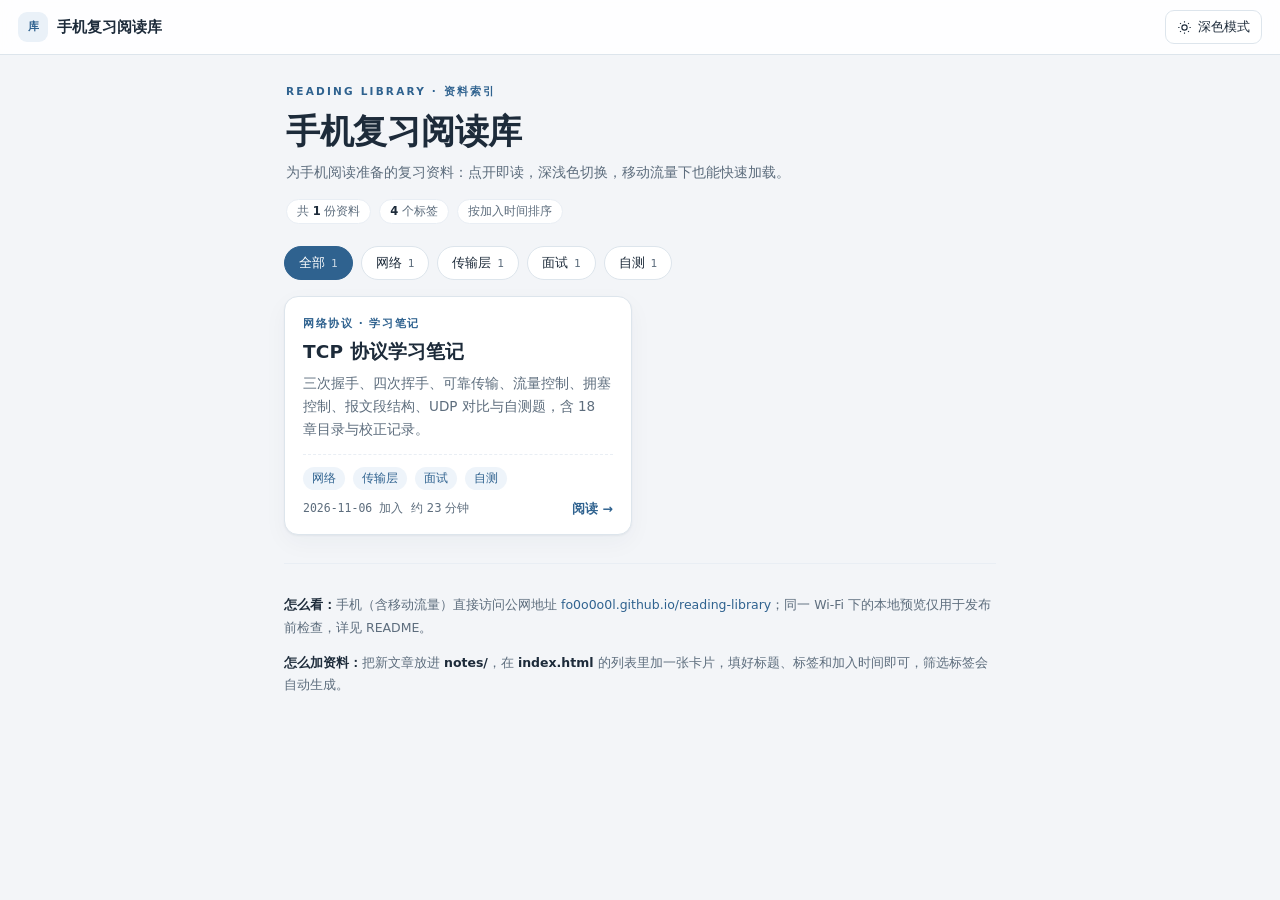
==== index.html @ 87ab37b6 "docs: focus delivery on public hosting" ====
<!DOCTYPE html>
<html lang="zh-CN" data-theme="light">
<head>
<meta charset="utf-8">
<meta name="viewport" content="width=device-width, initial-scale=1, viewport-fit=cover">
<meta name="robots" content="noindex, nofollow">
<title>手机复习阅读库</title>
<meta name="description" content="手机优先的复习阅读库：把项目里的学习资料收进一个随时能读的静态站点。">
<meta name="theme-color" content="#f3f5f8">
<script>(function(){try{var t=localStorage.getItem('reading-library-theme');if(!t){t=window.matchMedia&&matchMedia('(prefers-color-scheme: dark)').matches?'dark':'light';}document.documentElement.setAttribute('data-theme',t);}catch(e){}})();</script>
<style>
:root{
  --bg:#f3f5f8; --surface:#ffffff; --surface-2:#f7f9fb; --text:#1d2b3a; --muted:#5d6d7d;
  --border:#dde5ec; --border-soft:#e9eef4; --accent:#2f628f; --accent-2:#37785f;
  --accent-soft:#eaf1f8; --tag-bg:#eef4fa; --shadow:0 1px 2px rgba(20,45,70,.05),0 8px 24px rgba(20,45,70,.04);
  --mono:"Sarasa Mono SC","Cascadia Mono","JetBrains Mono",Consolas,"DejaVu Sans Mono","Courier New",monospace;
}
[data-theme="dark"]{
  --bg:#0f151b; --surface:#161e26; --surface-2:#1b242e; --text:#dbe4ec; --muted:#8fa0b0;
  --border:#27313c; --border-soft:#212a34; --accent:#8ab8de; --accent-2:#6fc0a8;
  --accent-soft:#1b2b39; --tag-bg:#1b2b39; --shadow:0 1px 2px rgba(0,0,0,.3),0 8px 24px rgba(0,0,0,.18);
}
*{box-sizing:border-box}
html{-webkit-text-size-adjust:100%;scroll-behavior:smooth}
body{
  margin:0;background:var(--bg);color:var(--text);
  font-family:"Segoe UI","PingFang SC","Hiragino Sans GB","Microsoft YaHei",system-ui,-apple-system,sans-serif;
  font-size:16px;line-height:1.7;-webkit-font-smoothing:antialiased;
  transition:background-color .18s ease,color .18s ease;
}
a{color:var(--accent);text-decoration:none}
::selection{background:var(--accent-soft)}

/* 顶部栏 */
.topbar{position:sticky;top:0;z-index:20;display:flex;align-items:center;justify-content:space-between;gap:10px;
  padding:calc(10px + env(safe-area-inset-top)) 18px 10px;background:color-mix(in srgb,var(--surface) 88%,transparent);
  backdrop-filter:blur(10px);border-bottom:1px solid var(--border)}
.brand{display:flex;align-items:center;gap:9px;min-width:0}
.mark{width:30px;height:30px;flex:0 0 30px;border-radius:9px;background:var(--accent-soft);color:var(--accent);
  display:flex;align-items:center;justify-content:center;font-family:var(--mono);font-size:11px;font-weight:700}
.brand-name{font-size:14.5px;font-weight:600;white-space:nowrap;overflow:hidden;text-overflow:ellipsis}
.theme-toggle{display:inline-flex;align-items:center;gap:6px;height:34px;padding:0 11px;border-radius:9px;
  border:1px solid var(--border);background:var(--surface);color:var(--text);font-family:inherit;font-size:12.5px;cursor:pointer}
.theme-toggle svg{width:15px;height:15px;stroke:currentColor;fill:none;stroke-width:1.8}
.theme-toggle:hover{border-color:var(--accent);color:var(--accent)}

main{max-width:760px;margin:0 auto;padding:22px 18px calc(56px + env(safe-area-inset-bottom))}

/* 简介 */
.hero{padding:6px 2px 20px}
.eyebrow{font-size:10.5px;letter-spacing:2.2px;color:var(--accent);text-transform:uppercase;margin:0 0 8px;font-weight:600}
h1{margin:0;font-size:clamp(26px,7vw,34px);line-height:1.3;letter-spacing:-.3px}
.hero-sub{margin:8px 0 0;color:var(--muted);font-size:14px;line-height:1.7}
.hero-pills{display:flex;flex-wrap:wrap;gap:8px;margin-top:14px}
.pill{font-size:11.5px;color:var(--muted);background:var(--surface);border:1px solid var(--border-soft);border-radius:20px;padding:2px 10px}
.pill b{color:var(--text);font-weight:600}

/* 筛选 */
.filters{display:flex;gap:8px;overflow-x:auto;padding:2px 0 16px;scrollbar-width:none;overscroll-behavior-x:contain}
.filters::-webkit-scrollbar{display:none}
.chip{flex:0 0 auto;display:inline-flex;align-items:center;gap:6px;height:34px;padding:0 14px;border-radius:20px;
  border:1px solid var(--border);background:var(--surface);color:var(--text);font-family:inherit;font-size:13px;cursor:pointer;transition:.15s}
.chip .chip-count{font-family:var(--mono);font-size:11px;color:var(--muted)}
.chip:hover{border-color:var(--accent);color:var(--accent)}
.chip.active{background:var(--accent);border-color:var(--accent);color:#fff}
.chip.active .chip-count{color:rgba(255,255,255,.75)}

/* 卡片列表 */
.list{display:flex;flex-direction:column;gap:14px}
.card{display:block;background:var(--surface);border:1px solid var(--border);border-radius:14px;padding:18px 18px 15px;
  box-shadow:var(--shadow);color:var(--text);transition:border-color .15s ease,transform .15s ease}
.card:hover,.card:active{border-color:var(--accent);transform:translateY(-1px);text-decoration:none}
.card-kicker{font-size:10.5px;letter-spacing:1.6px;color:var(--accent);text-transform:uppercase;font-weight:600;margin-bottom:6px}
.card h2{margin:0;font-size:18.5px;line-height:1.42;font-weight:700;letter-spacing:.1px}
.card-desc{margin:7px 0 0;color:var(--muted);font-size:13.5px;line-height:1.7}
.card-foot{display:flex;flex-wrap:wrap;align-items:center;gap:8px;margin-top:13px;padding-top:12px;border-top:1px dashed var(--border-soft)}
.tag{font-size:11.5px;color:var(--accent);background:var(--tag-bg);border-radius:20px;padding:2px 9px;line-height:1.6}
.card-date{font-size:11.5px;color:var(--muted);font-family:var(--mono)}
.card-time{font-size:11.5px;color:var(--muted)}
.card-go{margin-left:auto;font-size:12.5px;color:var(--accent);font-weight:600;white-space:nowrap}
.card[hidden]{display:none}

.empty{display:none;padding:34px 18px;text-align:center;color:var(--muted);font-size:14px;
  border:1px dashed var(--border);border-radius:14px;background:var(--surface-2)}
.empty.show{display:block}

/* 页脚说明 */
.foot{margin-top:28px;padding-top:18px;border-top:1px solid var(--border-soft);color:var(--muted);font-size:12.5px;line-height:1.8}
.foot b{color:var(--text);font-weight:600}
.foot a{color:var(--accent)}

@media(min-width:720px){
  main{padding-left:24px;padding-right:24px}
  .list{display:grid;grid-template-columns:1fr 1fr;gap:16px}
}
@media(prefers-reduced-motion:reduce){
  *{transition:none!important;scroll-behavior:auto!important}
}
</style>
</head>
<body>

<header class="topbar">
  <div class="brand">
    <span class="mark">库</span>
    <span class="brand-name">手机复习阅读库</span>
  </div>
  <button class="theme-toggle" type="button" aria-pressed="false">
    <svg viewBox="0 0 24 24"><circle cx="12" cy="12" r="4.2"/><path d="M12 2v2M12 20v2M2 12h2M20 12h2M4.9 4.9l1.4 1.4M17.7 17.7l1.4 1.4M19.1 4.9l-1.4 1.4M6.3 17.7l-1.4 1.4"/></svg>
    <span class="theme-label">深色模式</span>
  </button>
</header>

<main>
  <section class="hero">
    <p class="eyebrow">Reading Library · 资料索引</p>
    <h1>手机复习阅读库</h1>
    <p class="hero-sub">为手机阅读准备的复习资料：点开即读，深浅色切换，移动流量下也能快速加载。</p>
    <div class="hero-pills">
      <span class="pill">共 <b id="statTotal">0</b> 份资料</span>
      <span class="pill"><b id="statTags">0</b> 个标签</span>
      <span class="pill">按加入时间排序</span>
    </div>
  </section>

  <nav class="filters" id="filters" aria-label="按标签筛选"></nav>

  <section class="list" id="list" aria-label="资料列表">
    <!-- 新增资料：复制这一张卡片，改 href、标题、摘要、标签、加入时间即可 -->
    <a class="card" href="notes/tcp-protocol-notes.html"
       data-tags="网络,传输层,面试,自测" data-added="2026-11-06">
      <div class="card-kicker">网络协议 · 学习笔记</div>
      <h2>TCP 协议学习笔记</h2>
      <p class="card-desc">三次握手、四次挥手、可靠传输、流量控制、拥塞控制、报文段结构、UDP 对比与自测题，含 18 章目录与校正记录。</p>
      <div class="card-foot">
        <span class="tag">网络</span>
        <span class="tag">传输层</span>
        <span class="tag">面试</span>
        <span class="tag">自测</span>
        <span class="card-date">2026-11-06 加入</span>
        <span class="card-time">约 23 分钟</span>
        <span class="card-go">阅读 →</span>
      </div>
    </a>
  </section>

  <div class="empty" id="empty">这个标签下还没有资料。</div>

  <footer class="foot">
    <p><b>怎么看：</b>手机（含移动流量）直接访问公网地址 <a href="https://fo0o0o0l.github.io/reading-library/">fo0o0o0l.github.io/reading-library</a>；同一 Wi-Fi 下的本地预览仅用于发布前检查，详见 README。</p>
    <p><b>怎么加资料：</b>把新文章放进 <b>notes/</b>，在 <b>index.html</b> 的列表里加一张卡片，填好标题、标签和加入时间即可，筛选标签会自动生成。</p>
  </footer>
</main>

<script>
(function(){
  var root=document.documentElement;
  var KEY='reading-library-theme';

  /* 深色模式 */
  var toggles=document.querySelectorAll('.theme-toggle');
  function applyTheme(t){
    root.setAttribute('data-theme',t);
    toggles.forEach(function(b){
      b.setAttribute('aria-pressed', t==='dark' ? 'true' : 'false');
      var label=b.querySelector('.theme-label');
      if(label) label.textContent = t==='dark' ? '浅色模式' : '深色模式';
    });
    var meta=document.querySelector('meta[name="theme-color"]');
    if(meta) meta.setAttribute('content', t==='dark' ? '#0f151b' : '#f3f5f8');
  }
  applyTheme(root.getAttribute('data-theme')==='dark' ? 'dark' : 'light');
  toggles.forEach(function(b){
    b.addEventListener('click', function(){
      var next = root.getAttribute('data-theme')==='dark' ? 'light' : 'dark';
      applyTheme(next);
      try{ localStorage.setItem(KEY,next); }catch(e){}
    });
  });

  /* 卡片排序：按加入时间倒序 */
  var list=document.getElementById('list');
  var cards=Array.prototype.slice.call(list.querySelectorAll('.card'));
  cards.sort(function(a,b){
    return (b.getAttribute('data-added')||'').localeCompare(a.getAttribute('data-added')||'');
  }).forEach(function(card){ list.appendChild(card); });

  /* 标签筛选（标签从卡片自动汇总） */
  var filters=document.getElementById('filters');
  var empty=document.getElementById('empty');
  var tags=[], seen={};
  cards.forEach(function(card){
    (card.getAttribute('data-tags')||'').split(',').forEach(function(raw){
      var t=raw.trim(); if(!t || seen[t]) return;
      seen[t]=1; tags.push(t);
    });
  });
  document.getElementById('statTotal').textContent=cards.length;
  document.getElementById('statTags').textContent=tags.length;

  function cardMatches(card, tag){
    if(tag==='*') return true;
    return (card.getAttribute('data-tags')||'').split(',').map(function(s){return s.trim();}).indexOf(tag)>-1;
  }
  function countFor(tag){
    return cards.filter(function(c){return cardMatches(c,tag);}).length;
  }
  function filter(tag){
    var shown=0;
    cards.forEach(function(card){
      var ok=cardMatches(card,tag);
      card.hidden=!ok;
      if(ok) shown++;
    });
    empty.classList.toggle('show', shown===0);
    Array.prototype.forEach.call(filters.querySelectorAll('.chip'), function(chip){
      var on=chip.getAttribute('data-tag')===tag;
      chip.classList.toggle('active', on);
      chip.setAttribute('aria-pressed', on ? 'true' : 'false');
    });
  }
  function makeChip(tag, label){
    var b=document.createElement('button');
    b.type='button'; b.className='chip'; b.setAttribute('data-tag',tag);
    b.setAttribute('aria-pressed','false');
    b.innerHTML='<span></span><span class="chip-count"></span>';
    b.firstChild.textContent=label;
    b.lastChild.textContent=countFor(tag);
    b.addEventListener('click', function(){ filter(tag); });
    return b;
  }
  var allChip=makeChip('*','全部');
  filters.appendChild(allChip);
  tags.forEach(function(t){ filters.appendChild(makeChip(t,t)); });
  filter('*');

  /* 页脚年份之类的小细节不需要，保持无外部依赖 */
})();
</script>
</body>
</html>
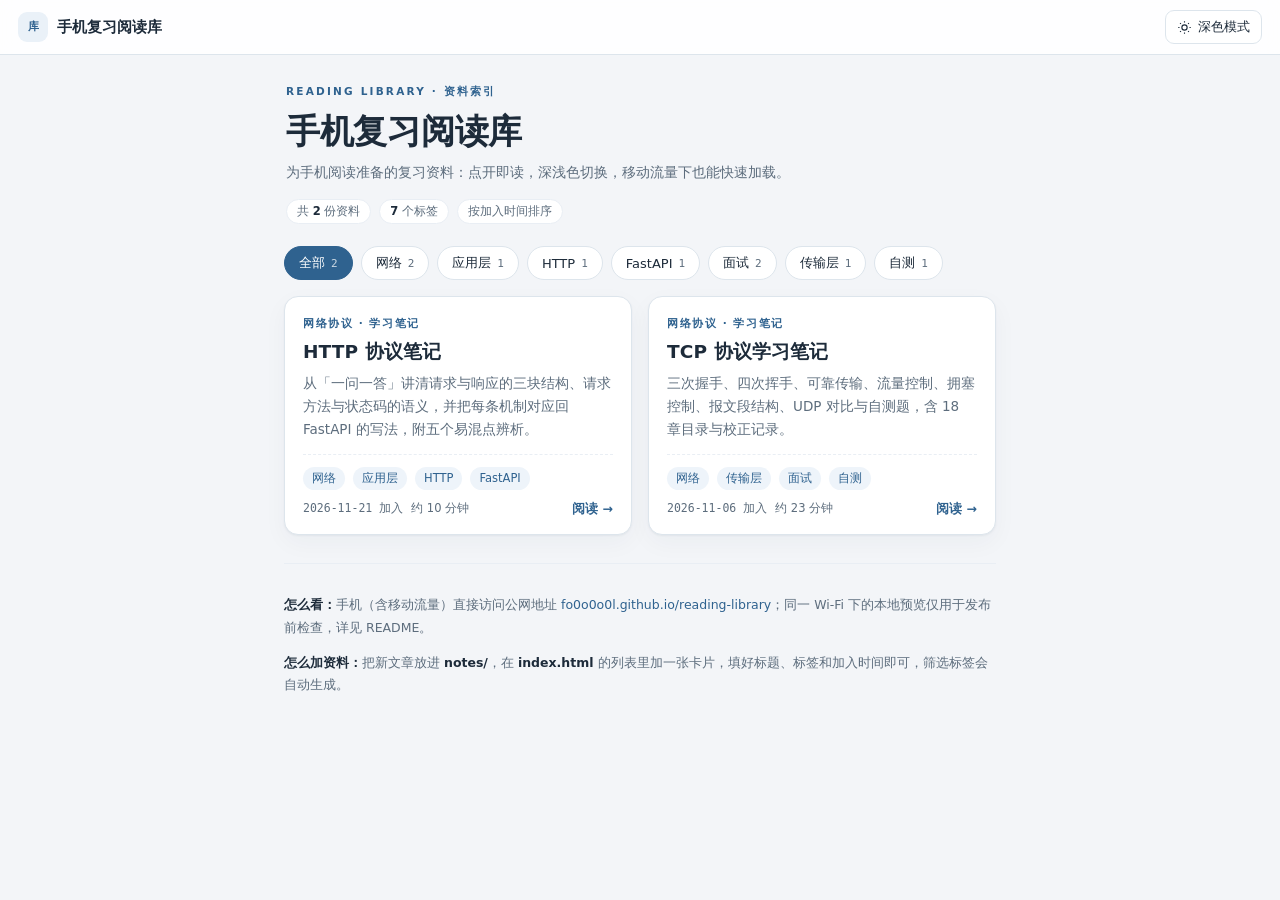
==== commit 666e7ace: "Add HTTP protocol notes page and index card" ====
--- a/index.html
+++ b/index.html
@@ -127,6 +127,21 @@
 
   <section class="list" id="list" aria-label="资料列表">
     <!-- 新增资料：复制这一张卡片，改 href、标题、摘要、标签、加入时间即可 -->
+    <a class="card" href="notes/http-protocol-notes.html"
+       data-tags="网络,应用层,HTTP,FastAPI,面试" data-added="2026-11-21">
+      <div class="card-kicker">网络协议 · 学习笔记</div>
+      <h2>HTTP 协议笔记</h2>
+      <p class="card-desc">从「一问一答」讲清请求与响应的三块结构、请求方法与状态码的语义，并把每条机制对应回 FastAPI 的写法，附五个易混点辨析。</p>
+      <div class="card-foot">
+        <span class="tag">网络</span>
+        <span class="tag">应用层</span>
+        <span class="tag">HTTP</span>
+        <span class="tag">FastAPI</span>
+        <span class="card-date">2026-11-21 加入</span>
+        <span class="card-time">约 10 分钟</span>
+        <span class="card-go">阅读 →</span>
+      </div>
+    </a>
     <a class="card" href="notes/tcp-protocol-notes.html"
        data-tags="网络,传输层,面试,自测" data-added="2026-11-06">
       <div class="card-kicker">网络协议 · 学习笔记</div>
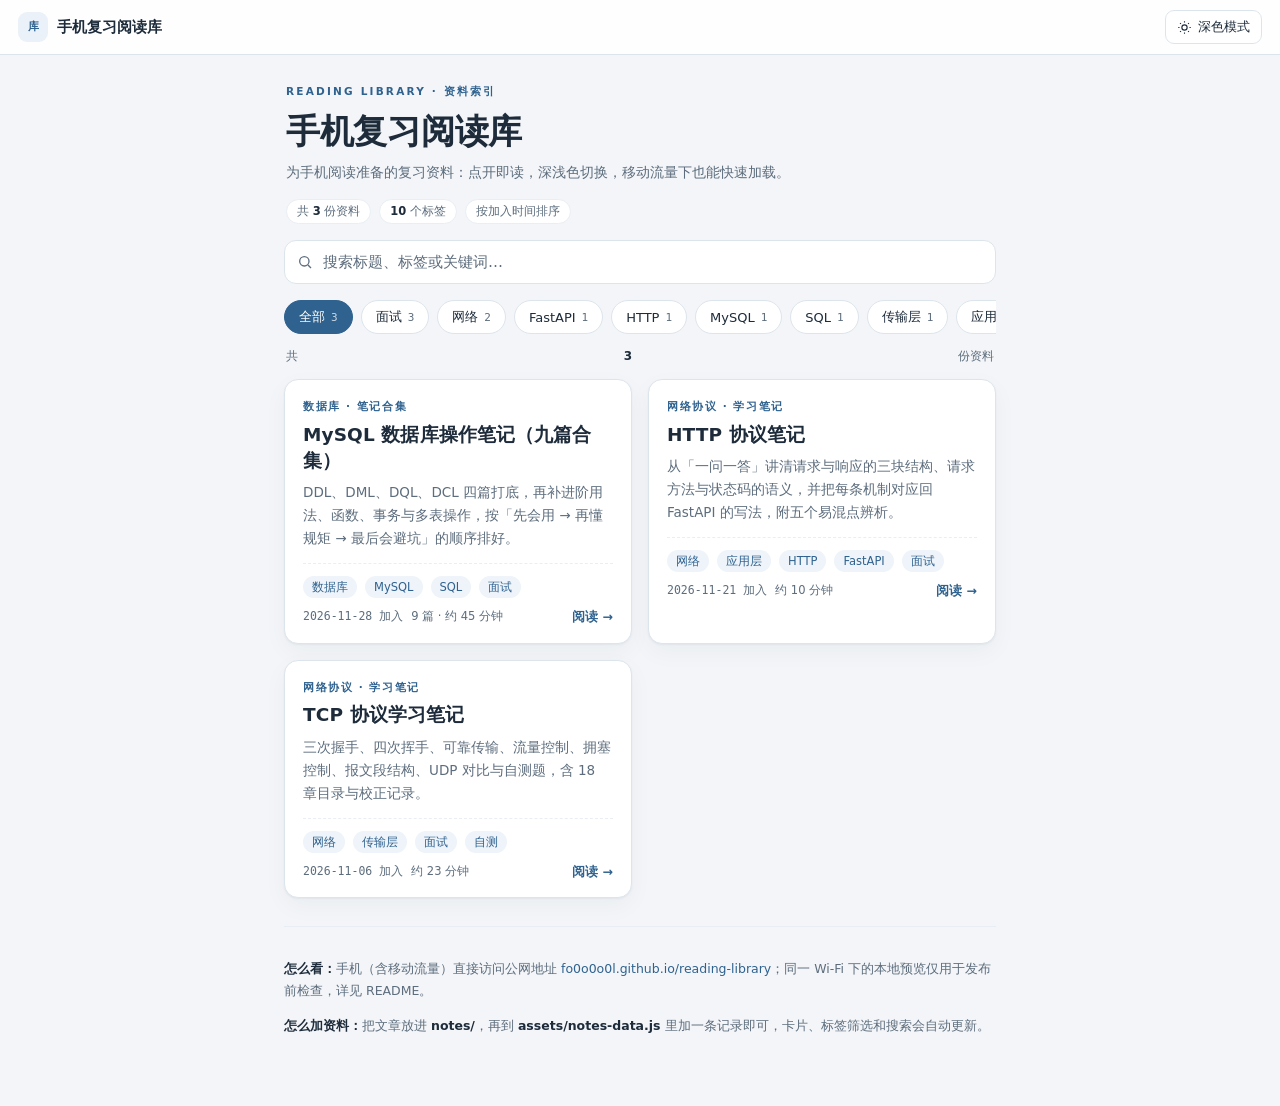
==== commit d2bcf4ab: "Add MySQL notes; make index data-driven with search; add shared note template" ====
--- a/index.html
+++ b/index.html
@@ -8,95 +8,7 @@
 <meta name="description" content="手机优先的复习阅读库：把项目里的学习资料收进一个随时能读的静态站点。">
 <meta name="theme-color" content="#f3f5f8">
 <script>(function(){try{var t=localStorage.getItem('reading-library-theme');if(!t){t=window.matchMedia&&matchMedia('(prefers-color-scheme: dark)').matches?'dark':'light';}document.documentElement.setAttribute('data-theme',t);}catch(e){}})();</script>
-<style>
-:root{
-  --bg:#f3f5f8; --surface:#ffffff; --surface-2:#f7f9fb; --text:#1d2b3a; --muted:#5d6d7d;
-  --border:#dde5ec; --border-soft:#e9eef4; --accent:#2f628f; --accent-2:#37785f;
-  --accent-soft:#eaf1f8; --tag-bg:#eef4fa; --shadow:0 1px 2px rgba(20,45,70,.05),0 8px 24px rgba(20,45,70,.04);
-  --mono:"Sarasa Mono SC","Cascadia Mono","JetBrains Mono",Consolas,"DejaVu Sans Mono","Courier New",monospace;
-}
-[data-theme="dark"]{
-  --bg:#0f151b; --surface:#161e26; --surface-2:#1b242e; --text:#dbe4ec; --muted:#8fa0b0;
-  --border:#27313c; --border-soft:#212a34; --accent:#8ab8de; --accent-2:#6fc0a8;
-  --accent-soft:#1b2b39; --tag-bg:#1b2b39; --shadow:0 1px 2px rgba(0,0,0,.3),0 8px 24px rgba(0,0,0,.18);
-}
-*{box-sizing:border-box}
-html{-webkit-text-size-adjust:100%;scroll-behavior:smooth}
-body{
-  margin:0;background:var(--bg);color:var(--text);
-  font-family:"Segoe UI","PingFang SC","Hiragino Sans GB","Microsoft YaHei",system-ui,-apple-system,sans-serif;
-  font-size:16px;line-height:1.7;-webkit-font-smoothing:antialiased;
-  transition:background-color .18s ease,color .18s ease;
-}
-a{color:var(--accent);text-decoration:none}
-::selection{background:var(--accent-soft)}
-
-/* 顶部栏 */
-.topbar{position:sticky;top:0;z-index:20;display:flex;align-items:center;justify-content:space-between;gap:10px;
-  padding:calc(10px + env(safe-area-inset-top)) 18px 10px;background:color-mix(in srgb,var(--surface) 88%,transparent);
-  backdrop-filter:blur(10px);border-bottom:1px solid var(--border)}
-.brand{display:flex;align-items:center;gap:9px;min-width:0}
-.mark{width:30px;height:30px;flex:0 0 30px;border-radius:9px;background:var(--accent-soft);color:var(--accent);
-  display:flex;align-items:center;justify-content:center;font-family:var(--mono);font-size:11px;font-weight:700}
-.brand-name{font-size:14.5px;font-weight:600;white-space:nowrap;overflow:hidden;text-overflow:ellipsis}
-.theme-toggle{display:inline-flex;align-items:center;gap:6px;height:34px;padding:0 11px;border-radius:9px;
-  border:1px solid var(--border);background:var(--surface);color:var(--text);font-family:inherit;font-size:12.5px;cursor:pointer}
-.theme-toggle svg{width:15px;height:15px;stroke:currentColor;fill:none;stroke-width:1.8}
-.theme-toggle:hover{border-color:var(--accent);color:var(--accent)}
-
-main{max-width:760px;margin:0 auto;padding:22px 18px calc(56px + env(safe-area-inset-bottom))}
-
-/* 简介 */
-.hero{padding:6px 2px 20px}
-.eyebrow{font-size:10.5px;letter-spacing:2.2px;color:var(--accent);text-transform:uppercase;margin:0 0 8px;font-weight:600}
-h1{margin:0;font-size:clamp(26px,7vw,34px);line-height:1.3;letter-spacing:-.3px}
-.hero-sub{margin:8px 0 0;color:var(--muted);font-size:14px;line-height:1.7}
-.hero-pills{display:flex;flex-wrap:wrap;gap:8px;margin-top:14px}
-.pill{font-size:11.5px;color:var(--muted);background:var(--surface);border:1px solid var(--border-soft);border-radius:20px;padding:2px 10px}
-.pill b{color:var(--text);font-weight:600}
-
-/* 筛选 */
-.filters{display:flex;gap:8px;overflow-x:auto;padding:2px 0 16px;scrollbar-width:none;overscroll-behavior-x:contain}
-.filters::-webkit-scrollbar{display:none}
-.chip{flex:0 0 auto;display:inline-flex;align-items:center;gap:6px;height:34px;padding:0 14px;border-radius:20px;
-  border:1px solid var(--border);background:var(--surface);color:var(--text);font-family:inherit;font-size:13px;cursor:pointer;transition:.15s}
-.chip .chip-count{font-family:var(--mono);font-size:11px;color:var(--muted)}
-.chip:hover{border-color:var(--accent);color:var(--accent)}
-.chip.active{background:var(--accent);border-color:var(--accent);color:#fff}
-.chip.active .chip-count{color:rgba(255,255,255,.75)}
-
-/* 卡片列表 */
-.list{display:flex;flex-direction:column;gap:14px}
-.card{display:block;background:var(--surface);border:1px solid var(--border);border-radius:14px;padding:18px 18px 15px;
-  box-shadow:var(--shadow);color:var(--text);transition:border-color .15s ease,transform .15s ease}
-.card:hover,.card:active{border-color:var(--accent);transform:translateY(-1px);text-decoration:none}
-.card-kicker{font-size:10.5px;letter-spacing:1.6px;color:var(--accent);text-transform:uppercase;font-weight:600;margin-bottom:6px}
-.card h2{margin:0;font-size:18.5px;line-height:1.42;font-weight:700;letter-spacing:.1px}
-.card-desc{margin:7px 0 0;color:var(--muted);font-size:13.5px;line-height:1.7}
-.card-foot{display:flex;flex-wrap:wrap;align-items:center;gap:8px;margin-top:13px;padding-top:12px;border-top:1px dashed var(--border-soft)}
-.tag{font-size:11.5px;color:var(--accent);background:var(--tag-bg);border-radius:20px;padding:2px 9px;line-height:1.6}
-.card-date{font-size:11.5px;color:var(--muted);font-family:var(--mono)}
-.card-time{font-size:11.5px;color:var(--muted)}
-.card-go{margin-left:auto;font-size:12.5px;color:var(--accent);font-weight:600;white-space:nowrap}
-.card[hidden]{display:none}
-
-.empty{display:none;padding:34px 18px;text-align:center;color:var(--muted);font-size:14px;
-  border:1px dashed var(--border);border-radius:14px;background:var(--surface-2)}
-.empty.show{display:block}
-
-/* 页脚说明 */
-.foot{margin-top:28px;padding-top:18px;border-top:1px solid var(--border-soft);color:var(--muted);font-size:12.5px;line-height:1.8}
-.foot b{color:var(--text);font-weight:600}
-.foot a{color:var(--accent)}
-
-@media(min-width:720px){
-  main{padding-left:24px;padding-right:24px}
-  .list{display:grid;grid-template-columns:1fr 1fr;gap:16px}
-}
-@media(prefers-reduced-motion:reduce){
-  *{transition:none!important;scroll-behavior:auto!important}
-}
-</style>
+<link rel="stylesheet" href="assets/library.css">
 </head>
 <body>
 
@@ -117,140 +29,33 @@
     <h1>手机复习阅读库</h1>
     <p class="hero-sub">为手机阅读准备的复习资料：点开即读，深浅色切换，移动流量下也能快速加载。</p>
     <div class="hero-pills">
-      <span class="pill">共 <b id="statTotal">0</b> 份资料</span>
-      <span class="pill"><b id="statTags">0</b> 个标签</span>
+      <span class="pill">共 <b id="stat-total">0</b> 份资料</span>
+      <span class="pill"><b id="stat-tags">0</b> 个标签</span>
       <span class="pill">按加入时间排序</span>
     </div>
   </section>
 
+  <div class="search">
+    <svg viewBox="0 0 24 24"><circle cx="11" cy="11" r="7"/><path d="M16.5 16.5L21 21"/></svg>
+    <input id="search" type="search" placeholder="搜索标题、标签或关键词…" aria-label="搜索资料" autocomplete="off">
+    <button class="search-clear" id="search-clear" type="button" aria-label="清空搜索">×</button>
+  </div>
+
   <nav class="filters" id="filters" aria-label="按标签筛选"></nav>
 
-  <section class="list" id="list" aria-label="资料列表">
-    <!-- 新增资料：复制这一张卡片，改 href、标题、摘要、标签、加入时间即可 -->
-    <a class="card" href="notes/http-protocol-notes.html"
-       data-tags="网络,应用层,HTTP,FastAPI,面试" data-added="2026-11-21">
-      <div class="card-kicker">网络协议 · 学习笔记</div>
-      <h2>HTTP 协议笔记</h2>
-      <p class="card-desc">从「一问一答」讲清请求与响应的三块结构、请求方法与状态码的语义，并把每条机制对应回 FastAPI 的写法，附五个易混点辨析。</p>
-      <div class="card-foot">
-        <span class="tag">网络</span>
-        <span class="tag">应用层</span>
-        <span class="tag">HTTP</span>
-        <span class="tag">FastAPI</span>
-        <span class="card-date">2026-11-21 加入</span>
-        <span class="card-time">约 10 分钟</span>
-        <span class="card-go">阅读 →</span>
-      </div>
-    </a>
-    <a class="card" href="notes/tcp-protocol-notes.html"
-       data-tags="网络,传输层,面试,自测" data-added="2026-11-06">
-      <div class="card-kicker">网络协议 · 学习笔记</div>
-      <h2>TCP 协议学习笔记</h2>
-      <p class="card-desc">三次握手、四次挥手、可靠传输、流量控制、拥塞控制、报文段结构、UDP 对比与自测题，含 18 章目录与校正记录。</p>
-      <div class="card-foot">
-        <span class="tag">网络</span>
-        <span class="tag">传输层</span>
-        <span class="tag">面试</span>
-        <span class="tag">自测</span>
-        <span class="card-date">2026-11-06 加入</span>
-        <span class="card-time">约 23 分钟</span>
-        <span class="card-go">阅读 →</span>
-      </div>
-    </a>
-  </section>
+  <p class="result-line" id="result-line" aria-live="polite"></p>
 
-  <div class="empty" id="empty">这个标签下还没有资料。</div>
+  <section class="list" id="list" aria-label="资料列表"></section>
+
+  <div class="empty" id="empty">没有匹配的资料，换个关键词或标签试试。</div>
 
   <footer class="foot">
     <p><b>怎么看：</b>手机（含移动流量）直接访问公网地址 <a href="https://fo0o0o0l.github.io/reading-library/">fo0o0o0l.github.io/reading-library</a>；同一 Wi-Fi 下的本地预览仅用于发布前检查，详见 README。</p>
-    <p><b>怎么加资料：</b>把新文章放进 <b>notes/</b>，在 <b>index.html</b> 的列表里加一张卡片，填好标题、标签和加入时间即可，筛选标签会自动生成。</p>
+    <p><b>怎么加资料：</b>把文章放进 <b>notes/</b>，再到 <b>assets/notes-data.js</b> 里加一条记录即可，卡片、标签筛选和搜索会自动更新。</p>
   </footer>
 </main>
 
-<script>
-(function(){
-  var root=document.documentElement;
-  var KEY='reading-library-theme';
-
-  /* 深色模式 */
-  var toggles=document.querySelectorAll('.theme-toggle');
-  function applyTheme(t){
-    root.setAttribute('data-theme',t);
-    toggles.forEach(function(b){
-      b.setAttribute('aria-pressed', t==='dark' ? 'true' : 'false');
-      var label=b.querySelector('.theme-label');
-      if(label) label.textContent = t==='dark' ? '浅色模式' : '深色模式';
-    });
-    var meta=document.querySelector('meta[name="theme-color"]');
-    if(meta) meta.setAttribute('content', t==='dark' ? '#0f151b' : '#f3f5f8');
-  }
-  applyTheme(root.getAttribute('data-theme')==='dark' ? 'dark' : 'light');
-  toggles.forEach(function(b){
-    b.addEventListener('click', function(){
-      var next = root.getAttribute('data-theme')==='dark' ? 'light' : 'dark';
-      applyTheme(next);
-      try{ localStorage.setItem(KEY,next); }catch(e){}
-    });
-  });
-
-  /* 卡片排序：按加入时间倒序 */
-  var list=document.getElementById('list');
-  var cards=Array.prototype.slice.call(list.querySelectorAll('.card'));
-  cards.sort(function(a,b){
-    return (b.getAttribute('data-added')||'').localeCompare(a.getAttribute('data-added')||'');
-  }).forEach(function(card){ list.appendChild(card); });
-
-  /* 标签筛选（标签从卡片自动汇总） */
-  var filters=document.getElementById('filters');
-  var empty=document.getElementById('empty');
-  var tags=[], seen={};
-  cards.forEach(function(card){
-    (card.getAttribute('data-tags')||'').split(',').forEach(function(raw){
-      var t=raw.trim(); if(!t || seen[t]) return;
-      seen[t]=1; tags.push(t);
-    });
-  });
-  document.getElementById('statTotal').textContent=cards.length;
-  document.getElementById('statTags').textContent=tags.length;
-
-  function cardMatches(card, tag){
-    if(tag==='*') return true;
-    return (card.getAttribute('data-tags')||'').split(',').map(function(s){return s.trim();}).indexOf(tag)>-1;
-  }
-  function countFor(tag){
-    return cards.filter(function(c){return cardMatches(c,tag);}).length;
-  }
-  function filter(tag){
-    var shown=0;
-    cards.forEach(function(card){
-      var ok=cardMatches(card,tag);
-      card.hidden=!ok;
-      if(ok) shown++;
-    });
-    empty.classList.toggle('show', shown===0);
-    Array.prototype.forEach.call(filters.querySelectorAll('.chip'), function(chip){
-      var on=chip.getAttribute('data-tag')===tag;
-      chip.classList.toggle('active', on);
-      chip.setAttribute('aria-pressed', on ? 'true' : 'false');
-    });
-  }
-  function makeChip(tag, label){
-    var b=document.createElement('button');
-    b.type='button'; b.className='chip'; b.setAttribute('data-tag',tag);
-    b.setAttribute('aria-pressed','false');
-    b.innerHTML='<span></span><span class="chip-count"></span>';
-    b.firstChild.textContent=label;
-    b.lastChild.textContent=countFor(tag);
-    b.addEventListener('click', function(){ filter(tag); });
-    return b;
-  }
-  var allChip=makeChip('*','全部');
-  filters.appendChild(allChip);
-  tags.forEach(function(t){ filters.appendChild(makeChip(t,t)); });
-  filter('*');
-
-  /* 页脚年份之类的小细节不需要，保持无外部依赖 */
-})();
-</script>
+<script src="assets/notes-data.js"></script>
+<script src="assets/library.js"></script>
 </body>
 </html>
--- a/assets/library.css
+++ b/assets/library.css
@@ -0,0 +1,109 @@
+/* ==========================================================================
+   手机复习阅读库 · 首页样式
+   与 assets/library.js / assets/notes-data.js 配套使用
+   ========================================================================== */
+:root{
+  --bg:#f3f5f8; --surface:#ffffff; --surface-2:#f7f9fb; --text:#1d2b3a; --muted:#5d6d7d;
+  --border:#dde5ec; --border-soft:#e9eef4; --accent:#2f628f; --accent-2:#37785f;
+  --accent-soft:#eaf1f8; --tag-bg:#eef4fa; --shadow:0 1px 2px rgba(20,45,70,.05),0 8px 24px rgba(20,45,70,.04);
+  --mono:"Sarasa Mono SC","Cascadia Mono","JetBrains Mono",Consolas,"DejaVu Sans Mono","Courier New",monospace;
+}
+[data-theme="dark"]{
+  --bg:#0f151b; --surface:#161e26; --surface-2:#1b242e; --text:#dbe4ec; --muted:#8fa0b0;
+  --border:#27313c; --border-soft:#212a34; --accent:#8ab8de; --accent-2:#6fc0a8;
+  --accent-soft:#1b2b39; --tag-bg:#1b2b39; --shadow:0 1px 2px rgba(0,0,0,.3),0 8px 24px rgba(0,0,0,.18);
+}
+*{box-sizing:border-box}
+html{-webkit-text-size-adjust:100%;scroll-behavior:smooth}
+body{
+  margin:0;background:var(--bg);color:var(--text);
+  font-family:"Segoe UI","PingFang SC","Hiragino Sans GB","Microsoft YaHei",system-ui,-apple-system,sans-serif;
+  font-size:16px;line-height:1.7;-webkit-font-smoothing:antialiased;
+  transition:background-color .18s ease,color .18s ease;
+}
+a{color:var(--accent);text-decoration:none}
+::selection{background:var(--accent-soft)}
+
+/* 顶部栏 */
+.topbar{position:sticky;top:0;z-index:20;display:flex;align-items:center;justify-content:space-between;gap:10px;
+  padding:calc(10px + env(safe-area-inset-top)) 18px 10px;background:color-mix(in srgb,var(--surface) 88%,transparent);
+  backdrop-filter:blur(10px);border-bottom:1px solid var(--border)}
+.brand{display:flex;align-items:center;gap:9px;min-width:0}
+.mark{width:30px;height:30px;flex:0 0 30px;border-radius:9px;background:var(--accent-soft);color:var(--accent);
+  display:flex;align-items:center;justify-content:center;font-family:var(--mono);font-size:11px;font-weight:700}
+.brand-name{font-size:14.5px;font-weight:600;white-space:nowrap;overflow:hidden;text-overflow:ellipsis}
+.theme-toggle{display:inline-flex;align-items:center;gap:6px;height:34px;padding:0 11px;border-radius:9px;
+  border:1px solid var(--border);background:var(--surface);color:var(--text);font-family:inherit;font-size:12.5px;cursor:pointer}
+.theme-toggle svg{width:15px;height:15px;stroke:currentColor;fill:none;stroke-width:1.8}
+.theme-toggle:hover{border-color:var(--accent);color:var(--accent)}
+
+main{max-width:760px;margin:0 auto;padding:22px 18px calc(56px + env(safe-area-inset-bottom))}
+
+/* 简介 */
+.hero{padding:6px 2px 16px}
+.eyebrow{font-size:10.5px;letter-spacing:2.2px;color:var(--accent);text-transform:uppercase;margin:0 0 8px;font-weight:600}
+h1{margin:0;font-size:clamp(26px,7vw,34px);line-height:1.3;letter-spacing:-.3px}
+.hero-sub{margin:8px 0 0;color:var(--muted);font-size:14px;line-height:1.7}
+.hero-pills{display:flex;flex-wrap:wrap;gap:8px;margin-top:14px}
+.pill{font-size:11.5px;color:var(--muted);background:var(--surface);border:1px solid var(--border-soft);border-radius:20px;padding:2px 10px}
+.pill b{color:var(--text);font-weight:600}
+
+/* 搜索 */
+.search{position:relative;margin:0 0 14px}
+.search svg{position:absolute;left:13px;top:50%;transform:translateY(-50%);width:16px;height:16px;
+  stroke:var(--muted);fill:none;stroke-width:2;pointer-events:none}
+.search input{width:100%;height:44px;padding:0 40px 0 38px;border:1px solid var(--border);border-radius:12px;
+  background:var(--surface);color:var(--text);font-family:inherit;font-size:15px;outline:none;transition:border-color .15s}
+.search input::placeholder{color:var(--muted)}
+.search input:focus{border-color:var(--accent)}
+.search-clear{position:absolute;right:8px;top:50%;transform:translateY(-50%);width:28px;height:28px;border:0;
+  border-radius:50%;background:var(--surface-2);color:var(--muted);font-size:15px;line-height:1;cursor:pointer;display:none}
+.search.has-value .search-clear{display:block}
+.search-clear:hover{color:var(--accent)}
+
+/* 筛选 */
+.filters{display:flex;gap:8px;overflow-x:auto;padding:2px 0 12px;scrollbar-width:none;overscroll-behavior-x:contain}
+.filters::-webkit-scrollbar{display:none}
+.chip{flex:0 0 auto;display:inline-flex;align-items:center;gap:6px;height:34px;padding:0 14px;border-radius:20px;
+  border:1px solid var(--border);background:var(--surface);color:var(--text);font-family:inherit;font-size:13px;cursor:pointer;transition:.15s}
+.chip .chip-count{font-family:var(--mono);font-size:11px;color:var(--muted)}
+.chip:hover{border-color:var(--accent);color:var(--accent)}
+.chip.active{background:var(--accent);border-color:var(--accent);color:#fff}
+.chip.active .chip-count{color:rgba(255,255,255,.75)}
+
+.result-line{display:flex;align-items:center;justify-content:space-between;gap:10px;margin:0 2px 12px;
+  font-size:12px;color:var(--muted)}
+.result-line b{color:var(--text);font-weight:600}
+
+/* 卡片列表 */
+.list{display:flex;flex-direction:column;gap:14px}
+.card{display:block;background:var(--surface);border:1px solid var(--border);border-radius:14px;padding:18px 18px 15px;
+  box-shadow:var(--shadow);color:var(--text);transition:border-color .15s ease,transform .15s ease}
+.card:hover,.card:active{border-color:var(--accent);transform:translateY(-1px);text-decoration:none}
+.card-kicker{font-size:10.5px;letter-spacing:1.6px;color:var(--accent);text-transform:uppercase;font-weight:600;margin-bottom:6px}
+.card h2{margin:0;font-size:18.5px;line-height:1.42;font-weight:700;letter-spacing:.1px}
+.card-desc{margin:7px 0 0;color:var(--muted);font-size:13.5px;line-height:1.7}
+.card-foot{display:flex;flex-wrap:wrap;align-items:center;gap:8px;margin-top:13px;padding-top:12px;border-top:1px dashed var(--border-soft)}
+.tag{font-size:11.5px;color:var(--accent);background:var(--tag-bg);border-radius:20px;padding:2px 9px;line-height:1.6}
+.card-date{font-size:11.5px;color:var(--muted);font-family:var(--mono)}
+.card-time{font-size:11.5px;color:var(--muted)}
+.card-go{margin-left:auto;font-size:12.5px;color:var(--accent);font-weight:600;white-space:nowrap}
+.card[hidden]{display:none}
+mark{background:var(--accent-soft);color:var(--accent);border-radius:3px;padding:0 2px}
+
+.empty{display:none;padding:34px 18px;text-align:center;color:var(--muted);font-size:14px;
+  border:1px dashed var(--border);border-radius:14px;background:var(--surface-2)}
+.empty.show{display:block}
+
+/* 页脚说明 */
+.foot{margin-top:28px;padding-top:18px;border-top:1px solid var(--border-soft);color:var(--muted);font-size:12.5px;line-height:1.8}
+.foot b{color:var(--text);font-weight:600}
+.foot a{color:var(--accent)}
+
+@media(min-width:720px){
+  main{padding-left:24px;padding-right:24px}
+  .list{display:grid;grid-template-columns:1fr 1fr;gap:16px}
+}
+@media(prefers-reduced-motion:reduce){
+  *{transition:none!important;scroll-behavior:auto!important}
+}
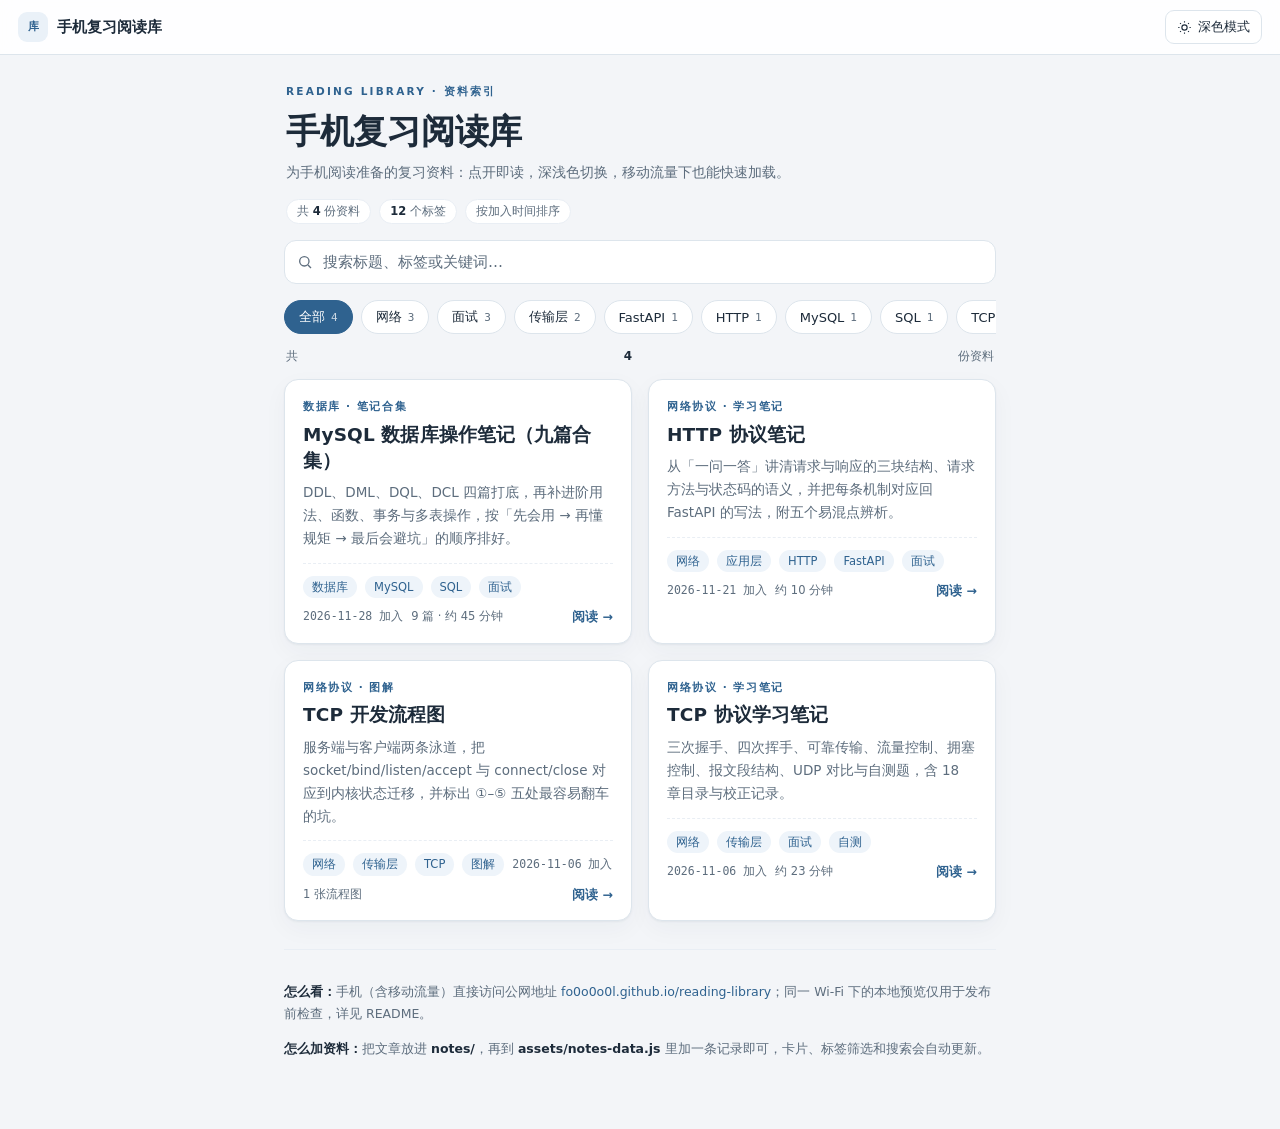
==== commit c804c4d9: "fix: cache-bust assets so new notes appear on cached phones" ====
--- a/index.html
+++ b/index.html
@@ -8,7 +8,7 @@
 <meta name="description" content="手机优先的复习阅读库：把项目里的学习资料收进一个随时能读的静态站点。">
 <meta name="theme-color" content="#f3f5f8">
 <script>(function(){try{var t=localStorage.getItem('reading-library-theme');if(!t){t=window.matchMedia&&matchMedia('(prefers-color-scheme: dark)').matches?'dark':'light';}document.documentElement.setAttribute('data-theme',t);}catch(e){}})();</script>
-<link rel="stylesheet" href="assets/library.css">
+<link rel="stylesheet" href="assets/library.css?v=20261128b">
 </head>
 <body>
 
@@ -55,7 +55,7 @@
   </footer>
 </main>
 
-<script src="assets/notes-data.js"></script>
-<script src="assets/library.js"></script>
+<script src="assets/notes-data.js?v=20261128b"></script>
+<script src="assets/library.js?v=20261128b"></script>
 </body>
 </html>
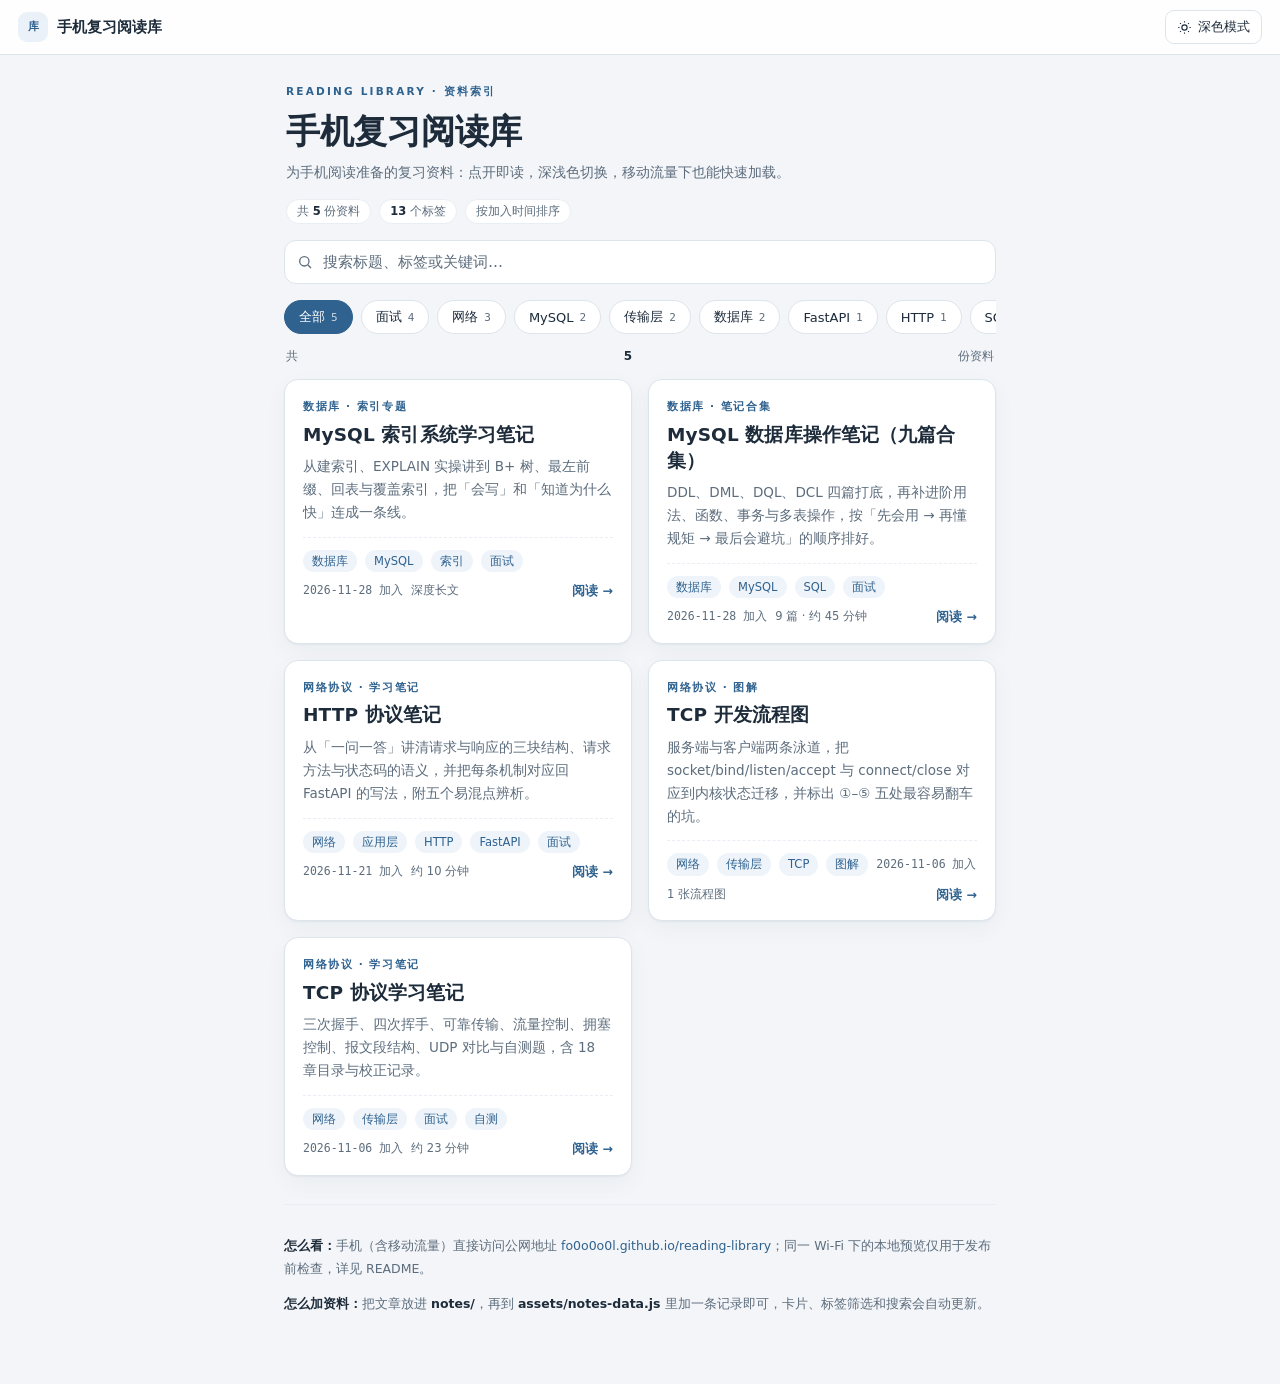
==== commit 5df6c7dc: "Add MySQL index notes; bump asset version to 20261128d" ====
--- a/index.html
+++ b/index.html
@@ -7,10 +7,12 @@
 <title>手机复习阅读库</title>
 <meta name="description" content="手机优先的复习阅读库：把项目里的学习资料收进一个随时能读的静态站点。">
 <meta name="theme-color" content="#f3f5f8">
+<meta name="asset-version" content="20261128d">
 <script>(function(){try{var t=localStorage.getItem('reading-library-theme');if(!t){t=window.matchMedia&&matchMedia('(prefers-color-scheme: dark)').matches?'dark':'light';}document.documentElement.setAttribute('data-theme',t);}catch(e){}})();</script>
-<link rel="stylesheet" href="assets/library.css?v=20261128b">
+<link rel="stylesheet" href="assets/library.css?v=20261128d">
 </head>
 <body>
+<div id="loadbar"></div>
 
 <header class="topbar">
   <div class="brand">
@@ -55,7 +57,7 @@
   </footer>
 </main>
 
-<script src="assets/notes-data.js?v=20261128b"></script>
-<script src="assets/library.js?v=20261128b"></script>
+<script src="assets/notes-data.js?v=20261128d"></script>
+<script src="assets/library.js?v=20261128d"></script>
 </body>
 </html>
--- a/assets/library.css
+++ b/assets/library.css
@@ -89,7 +89,15 @@
 .card-time{font-size:11.5px;color:var(--muted)}
 .card-go{margin-left:auto;font-size:12.5px;color:var(--accent);font-weight:600;white-space:nowrap}
 .card[hidden]{display:none}
+.card.is-loading{border-color:var(--accent);border-style:dashed}
+.card.is-loading .card-go{color:var(--muted)}
 mark{background:var(--accent-soft);color:var(--accent);border-radius:3px;padding:0 2px}
+
+/* 跳转时的顶部进度提示 */
+#loadbar{position:fixed;top:0;left:0;height:3px;width:0;z-index:60;pointer-events:none;
+  background:linear-gradient(90deg,var(--accent),var(--accent-2));opacity:0;transition:opacity .1s}
+#loadbar.show{opacity:1;animation:loadbar-run 1.1s ease-out forwards}
+@keyframes loadbar-run{from{width:0}to{width:92%}}
 
 .empty{display:none;padding:34px 18px;text-align:center;color:var(--muted);font-size:14px;
   border:1px dashed var(--border);border-radius:14px;background:var(--surface-2)}
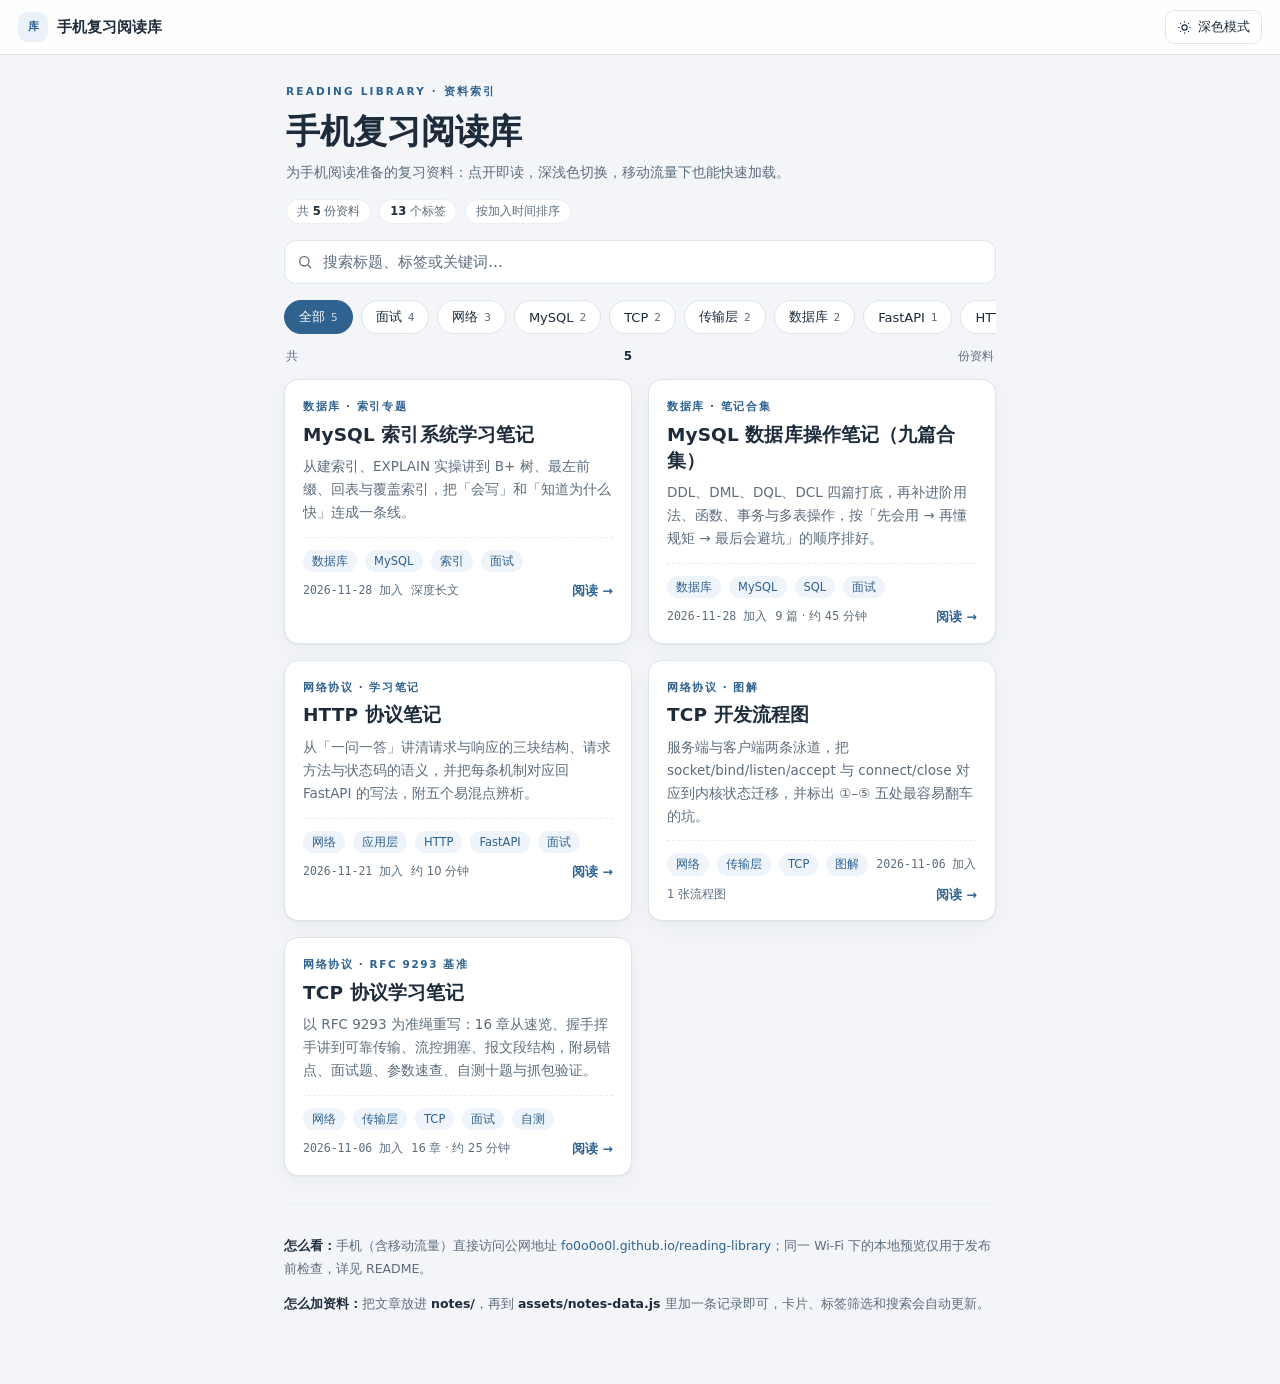
==== commit 6fe1c02f: "Replace TCP notes with RFC 9293 edition (light-locked, back link, fixed flow-chart link)" ====
--- a/index.html
+++ b/index.html
@@ -7,9 +7,9 @@
 <title>手机复习阅读库</title>
 <meta name="description" content="手机优先的复习阅读库：把项目里的学习资料收进一个随时能读的静态站点。">
 <meta name="theme-color" content="#f3f5f8">
-<meta name="asset-version" content="20261128d">
+<meta name="asset-version" content="20261128f">
 <script>(function(){try{var t=localStorage.getItem('reading-library-theme');if(!t){t=window.matchMedia&&matchMedia('(prefers-color-scheme: dark)').matches?'dark':'light';}document.documentElement.setAttribute('data-theme',t);}catch(e){}})();</script>
-<link rel="stylesheet" href="assets/library.css?v=20261128d">
+<link rel="stylesheet" href="assets/library.css?v=20261128f">
 </head>
 <body>
 <div id="loadbar"></div>
@@ -57,7 +57,7 @@
   </footer>
 </main>
 
-<script src="assets/notes-data.js?v=20261128d"></script>
-<script src="assets/library.js?v=20261128d"></script>
+<script src="assets/notes-data.js?v=20261128f"></script>
+<script src="assets/library.js?v=20261128f"></script>
 </body>
 </html>
